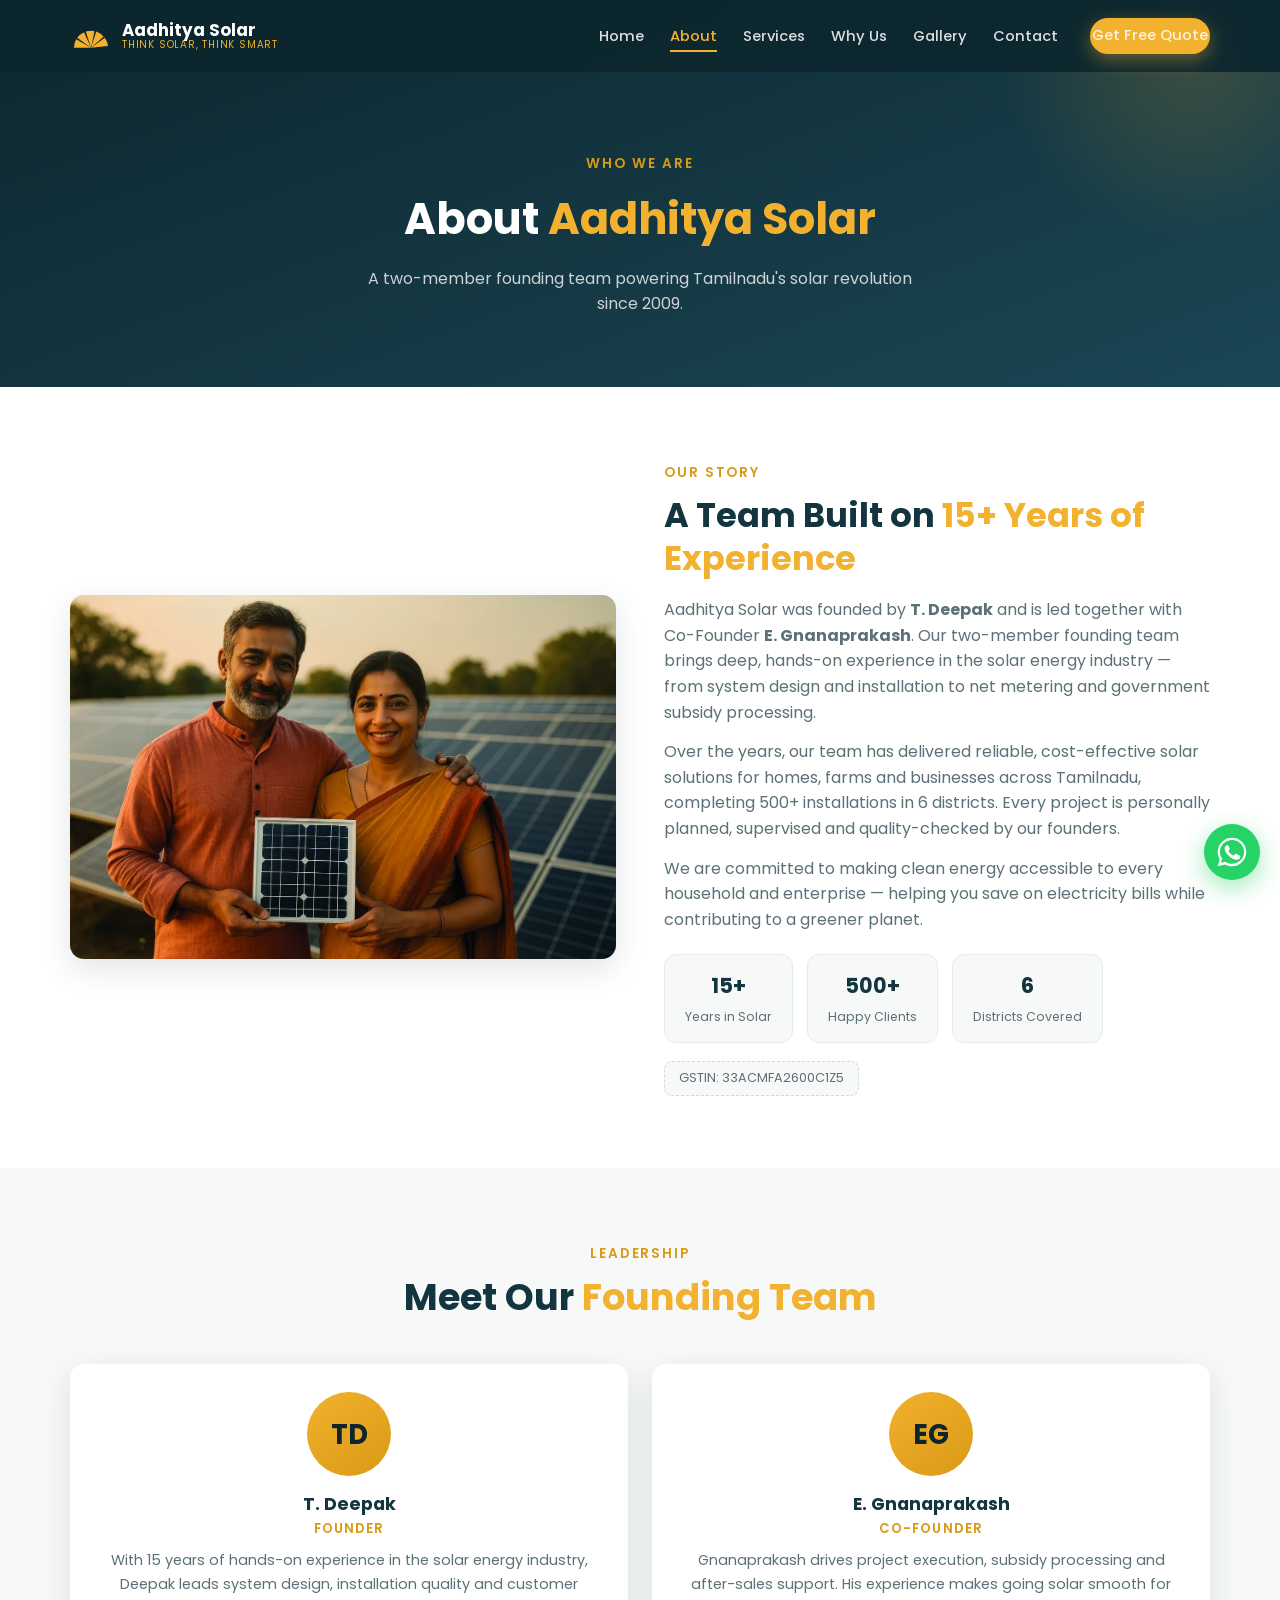
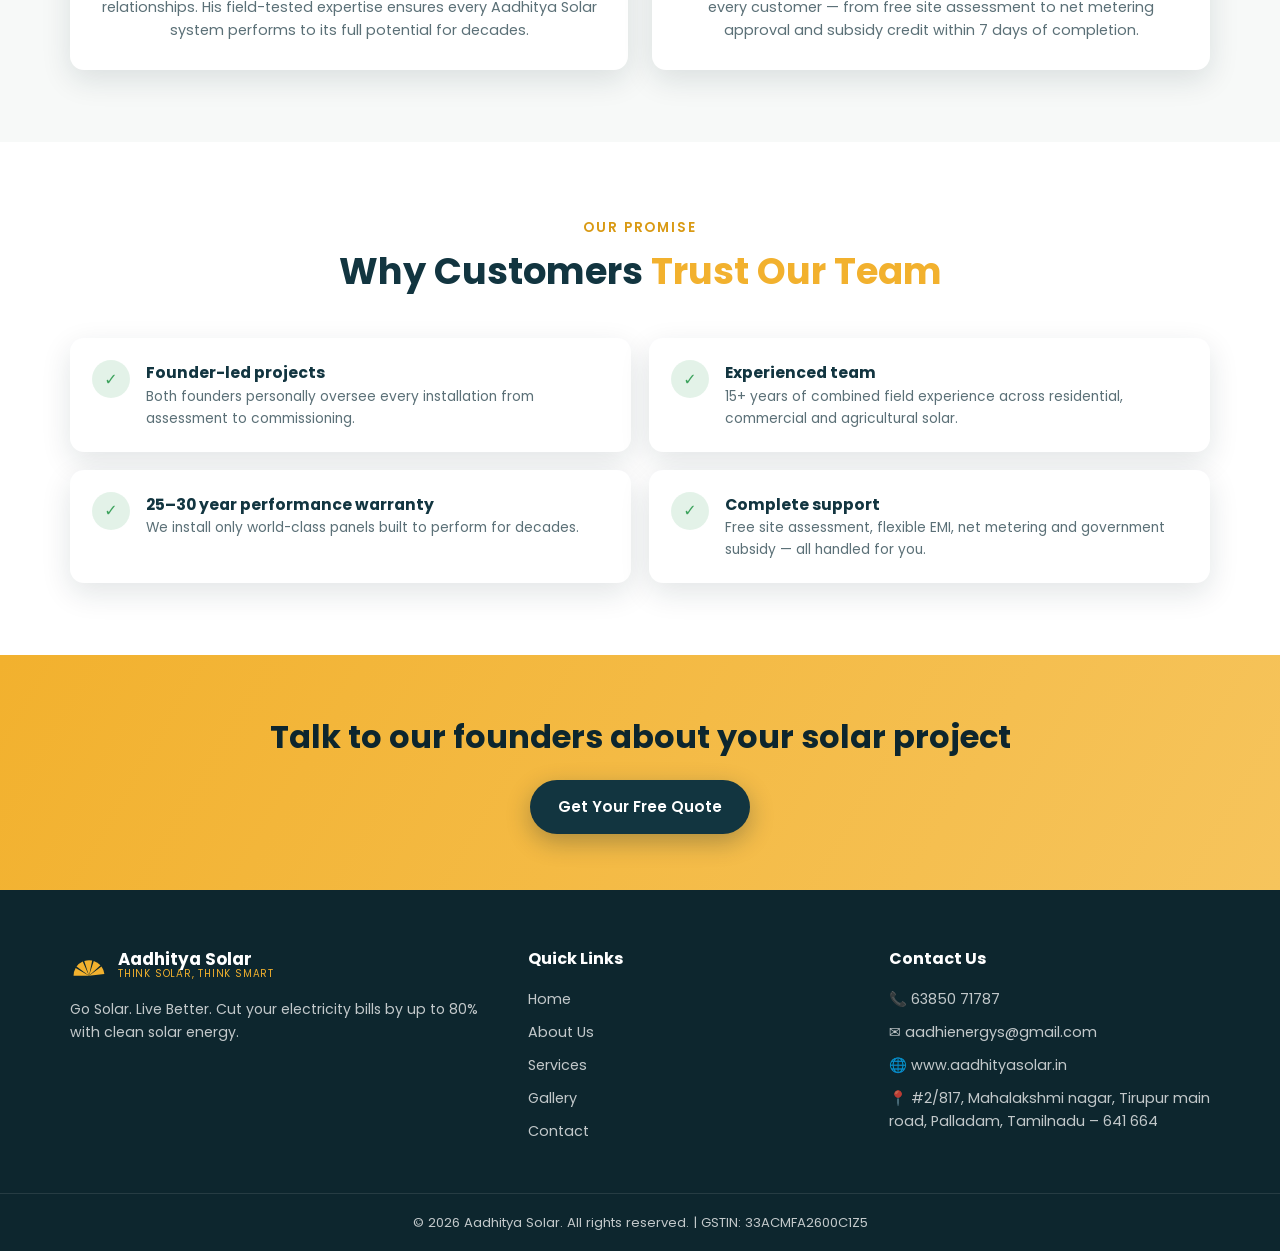
==== about.html @ 8bdd8a9c "Add files via upload files added" ====
<!DOCTYPE html>
<html lang="en">
<head>
<meta charset="UTF-8">
<meta name="viewport" content="width=device-width, initial-scale=1.0">
<title>About Us | Aadhitya Solar — Palladam, Tamilnadu</title>
<meta name="description" content="Meet the founding team of Aadhitya Solar — Founder T. Deepak and Co-Founder E. Gnanaprakash. A team with 15+ years of experience delivering solar solutions across Tamilnadu.">
<link rel="icon" type="image/svg+xml" href="assets/img/favicon.svg">
<link rel="preconnect" href="https://fonts.googleapis.com">
<link rel="preconnect" href="https://fonts.gstatic.com" crossorigin>
<link href="https://fonts.googleapis.com/css2?family=Poppins:wght@400;500;600;700&display=swap" rel="stylesheet">
<link rel="stylesheet" href="assets/css/style.css">
</head>
<body>

<header class="site-header">
  <div class="container nav">
    <a href="index.html" class="brand" aria-label="Aadhitya Solar home">
      <svg viewBox="0 0 64 40" aria-hidden="true"><g fill="#f2b12e"><path d="M32 38 L6 38 A26 26 0 0 1 9.5 25 Z"/><path d="M32 38 L11 22.7 A26 26 0 0 1 21.4 14.2 Z"/><path d="M32 38 L24 13.3 A26 26 0 0 1 37.4 12.6 Z"/><path d="M32 38 L40 13.3 A26 26 0 0 1 51.3 20.6 Z"/><path d="M32 38 L53 22.7 A26 26 0 0 1 57.9 35.3 Z"/></g></svg>
      <span class="name">Aadhitya Solar<span class="tag">Think Solar, Think Smart</span></span>
    </a>
    <button class="nav-toggle" aria-label="Open menu"><span></span><span></span><span></span></button>
    <ul class="nav-links">
      <li><a href="index.html">Home</a></li>
      <li><a href="about.html" class="active">About</a></li>
      <li><a href="services.html">Services</a></li>
      <li><a href="index.html#why-us">Why Us</a></li>
      <li><a href="gallery.html">Gallery</a></li>
      <li><a href="contact.html">Contact</a></li>
      <li><a href="contact.html#enquiry" class="btn btn-amber nav-cta">Get Free Quote</a></li>
    </ul>
  </div>
</header>

<section class="page-hero">
  <div class="container">
    <span class="eyebrow">Who We Are</span>
    <h1>About <span class="hl">Aadhitya Solar</span></h1>
    <p>A two-member founding team powering Tamilnadu's solar revolution since 2009.</p>
  </div>
</section>

<section class="section">
  <div class="container grid-2">
    <div class="about-img reveal">
      <img src="assets/img/install-solarfarm.webp" alt="Happy customers at a solar installation by Aadhitya Solar" width="1280" height="853" loading="lazy">
    </div>
    <div class="about-copy reveal">
      <span class="eyebrow">Our Story</span>
      <h2>A Team Built on <span class="hl">15+ Years of Experience</span></h2>
      <p>Aadhitya Solar was founded by <strong>T.&nbsp;Deepak</strong> and is led together with Co-Founder <strong>E.&nbsp;Gnanaprakash</strong>. Our two-member founding team brings deep, hands-on experience in the solar energy industry — from system design and installation to net metering and government subsidy processing.</p>
      <p>Over the years, our team has delivered reliable, cost-effective solar solutions for homes, farms and businesses across Tamilnadu, completing 500+ installations in 6 districts. Every project is personally planned, supervised and quality-checked by our founders.</p>
      <p>We are committed to making clean energy accessible to every household and enterprise — helping you save on electricity bills while contributing to a greener planet.</p>
      <div class="about-badges">
        <div class="badge-stat"><b>15+</b><span>Years in Solar</span></div>
        <div class="badge-stat"><b>500+</b><span>Happy Clients</span></div>
        <div class="badge-stat"><b>6</b><span>Districts Covered</span></div>
      </div>
      <span class="gstin">GSTIN: 33ACMFA2600C1Z5</span>
    </div>
  </div>
</section>

<section class="section alt">
  <div class="container">
    <div class="section-head reveal">
      <span class="eyebrow">Leadership</span>
      <h2>Meet Our <span class="hl">Founding Team</span></h2>
    </div>
    <div class="founders">
      <div class="founder reveal">
        <div class="avatar">TD</div>
        <h3>T. Deepak</h3>
        <div class="role">Founder</div>
        <p>With 15 years of hands-on experience in the solar energy industry, Deepak leads system design, installation quality and customer relationships. His field-tested expertise ensures every Aadhitya Solar system performs to its full potential for decades.</p>
      </div>
      <div class="founder reveal">
        <div class="avatar">EG</div>
        <h3>E. Gnanaprakash</h3>
        <div class="role">Co-Founder</div>
        <p>Gnanaprakash drives project execution, subsidy processing and after-sales support. His experience makes going solar smooth for every customer — from free site assessment to net metering approval and subsidy credit within 7 days of completion.</p>
      </div>
    </div>
  </div>
</section>

<section class="section">
  <div class="container">
    <div class="section-head reveal">
      <span class="eyebrow">Our Promise</span>
      <h2>Why Customers <span class="hl">Trust Our Team</span></h2>
    </div>
    <div class="why-grid">
      <div class="why-item reveal"><div class="tick">✓</div><div><h3>Founder-led projects</h3><p>Both founders personally oversee every installation from assessment to commissioning.</p></div></div>
      <div class="why-item reveal"><div class="tick">✓</div><div><h3>Experienced team</h3><p>15+ years of combined field experience across residential, commercial and agricultural solar.</p></div></div>
      <div class="why-item reveal"><div class="tick">✓</div><div><h3>25–30 year performance warranty</h3><p>We install only world-class panels built to perform for decades.</p></div></div>
      <div class="why-item reveal"><div class="tick">✓</div><div><h3>Complete support</h3><p>Free site assessment, flexible EMI, net metering and government subsidy — all handled for you.</p></div></div>
    </div>
  </div>
</section>

<section class="cta-strip">
  <div class="container reveal">
    <h2>Talk to our founders about your solar project</h2>
    <a href="contact.html#enquiry" class="btn btn-teal">Get Your Free Quote</a>
  </div>
</section>

<footer class="site-footer">
  <div class="container footer-grid">
    <div>
      <div class="brand" style="margin-bottom:14px">
        <svg viewBox="0 0 64 40" aria-hidden="true" style="width:38px;height:38px"><g fill="#f2b12e"><path d="M32 38 L6 38 A26 26 0 0 1 9.5 25 Z"/><path d="M32 38 L11 22.7 A26 26 0 0 1 21.4 14.2 Z"/><path d="M32 38 L24 13.3 A26 26 0 0 1 37.4 12.6 Z"/><path d="M32 38 L40 13.3 A26 26 0 0 1 51.3 20.6 Z"/><path d="M32 38 L53 22.7 A26 26 0 0 1 57.9 35.3 Z"/></g></svg>
        <span class="name" style="color:#fff">Aadhitya Solar<span class="tag">Think Solar, Think Smart</span></span>
      </div>
      <p style="font-size:.88rem">Go Solar. Live Better. Cut your electricity bills by up to 80% with clean solar energy.</p>
    </div>
    <div>
      <h4>Quick Links</h4>
      <ul>
        <li><a href="index.html">Home</a></li>
        <li><a href="about.html">About Us</a></li>
        <li><a href="services.html">Services</a></li>
        <li><a href="gallery.html">Gallery</a></li>
        <li><a href="contact.html">Contact</a></li>
      </ul>
    </div>
    <div>
      <h4>Contact Us</h4>
      <ul>
        <li>📞 <a href="tel:+916385071787">63850 71787</a></li>
        <li>✉️ <a href="mailto:aadhienergys@gmail.com">aadhienergys@gmail.com</a></li>
        <li>🌐 <a href="https://www.aadhityasolar.in">www.aadhityasolar.in</a></li>
        <li>📍 #2/817, Mahalakshmi nagar, Tirupur main road, Palladam, Tamilnadu – 641&nbsp;664</li>
      </ul>
    </div>
  </div>
  <div class="footer-bottom">© 2026 Aadhitya Solar. All rights reserved. | GSTIN: 33ACMFA2600C1Z5</div>
</footer>

<a class="wa-float" href="https://wa.me/916385071787" target="_blank" rel="noopener" aria-label="Chat on WhatsApp">
  <svg viewBox="0 0 32 32"><path d="M16 .8C7.6.8.8 7.6.8 16c0 2.7.7 5.3 2 7.6L.8 31.2l7.8-2c2.2 1.2 4.7 1.9 7.4 1.9 8.4 0 15.2-6.8 15.2-15.2S24.4.8 16 .8zm0 27.7c-2.4 0-4.7-.7-6.7-1.9l-.5-.3-4.6 1.2 1.2-4.5-.3-.5c-1.3-2-2-4.4-2-6.8C3.1 8.9 8.9 3.1 16 3.1S28.9 8.9 28.9 16 23.1 28.5 16 28.5zm7-9.4c-.4-.2-2.3-1.1-2.6-1.2-.4-.1-.6-.2-.9.2-.3.4-1 1.2-1.2 1.5-.2.3-.4.3-.8.1-.4-.2-1.6-.6-3.1-1.9-1.1-1-1.9-2.2-2.1-2.6-.2-.4 0-.6.2-.8.2-.2.4-.4.6-.7.2-.2.3-.4.4-.7.1-.3.1-.5 0-.7-.1-.2-.9-2.1-1.2-2.9-.3-.8-.6-.7-.9-.7h-.8c-.3 0-.7.1-1.1.5-.4.4-1.4 1.4-1.4 3.4s1.5 3.9 1.7 4.2c.2.3 2.9 4.5 7.1 6.3 1 .4 1.8.7 2.4.9 1 .3 1.9.3 2.6.2.8-.1 2.3-1 2.7-1.9.3-.9.3-1.7.2-1.9-.1-.2-.3-.3-.7-.5z"/></svg>
</a>

<script src="assets/js/main.js" defer></script>
</body>
</html>
---- assets/css/style.css ----
/* ============================================================
   AADHITYA SOLAR — main stylesheet
   Palette taken from the company pamphlet:
   deep teal, amber sun, clean white
   ============================================================ */
:root{
  --teal-900:#0d262e;
  --teal-800:#123540;
  --teal-700:#1a4654;
  --teal-600:#226073;
  --amber:#f2b12e;
  --amber-dark:#d99a14;
  --green:#3da35d;
  --cream:#f7f9f8;
  --white:#ffffff;
  --ink:#16323a;
  --muted:#5b7077;
  --shadow:0 10px 30px rgba(13,38,46,.12);
  --radius:14px;
  --maxw:1180px;
  --font:'Poppins',system-ui,-apple-system,'Segoe UI',Roboto,sans-serif;
}
*{margin:0;padding:0;box-sizing:border-box}
html{scroll-behavior:smooth}
body{font-family:var(--font);color:var(--ink);background:var(--white);line-height:1.6;overflow-x:hidden}
img{max-width:100%;height:auto;display:block}
a{text-decoration:none;color:inherit}
.container{max-width:var(--maxw);margin:0 auto;padding:0 20px}
.section{padding:72px 0}
.section.alt{background:var(--cream)}
.section-head{text-align:center;max-width:680px;margin:0 auto 44px}
.eyebrow{display:inline-block;color:var(--amber-dark);font-weight:600;font-size:.85rem;letter-spacing:.14em;text-transform:uppercase;margin-bottom:10px}
.section-head h2{font-size:clamp(1.6rem,3.4vw,2.3rem);font-weight:700;color:var(--teal-800);line-height:1.25}
.section-head h2 .hl{color:var(--amber)}
.section-head p{color:var(--muted);margin-top:12px}

/* ---------- Buttons ---------- */
.btn{display:inline-flex;align-items:center;gap:8px;padding:13px 26px;border-radius:50px;font-weight:600;font-size:.95rem;border:2px solid transparent;cursor:pointer;transition:transform .25s ease,box-shadow .25s ease,background .25s ease}
.btn-amber{background:var(--amber);color:var(--teal-900);box-shadow:0 6px 18px rgba(242,177,46,.4)}
.btn-amber:hover{transform:translateY(-3px);box-shadow:0 10px 26px rgba(242,177,46,.55)}
.btn-ghost{border-color:rgba(255,255,255,.55);color:var(--white)}
.btn-ghost:hover{background:rgba(255,255,255,.12);transform:translateY(-3px)}
.btn-teal{background:var(--teal-800);color:var(--white)}
.btn-teal:hover{background:var(--teal-700);transform:translateY(-3px)}
.btn-whatsapp{background:#25d366;color:#06301a;box-shadow:0 6px 18px rgba(37,211,102,.35)}
.btn-whatsapp:hover{transform:translateY(-3px)}

/* ---------- Header / Nav ---------- */
.site-header{position:fixed;inset:0 0 auto 0;z-index:100;background:rgba(13,38,46,.92);backdrop-filter:blur(10px);transition:box-shadow .3s}
.site-header.scrolled{box-shadow:0 4px 20px rgba(0,0,0,.25)}
.nav{display:flex;align-items:center;justify-content:space-between;height:72px}
.brand{display:flex;align-items:center;gap:10px;color:var(--white)}
.brand svg{width:42px;height:42px;flex:none}
.brand .name{font-weight:700;font-size:1.05rem;line-height:1.1}
.brand .tag{display:block;font-size:.62rem;font-weight:400;letter-spacing:.08em;color:var(--amber);text-transform:uppercase}
.nav-links{display:flex;align-items:center;gap:26px;list-style:none}
.nav-links a{color:rgba(255,255,255,.85);font-size:.92rem;font-weight:500;position:relative;padding:4px 0}
.nav-links a::after{content:"";position:absolute;left:0;bottom:-2px;width:0;height:2px;background:var(--amber);transition:width .25s}
.nav-links a:hover::after,.nav-links a.active::after{width:100%}
.nav-links a.active{color:var(--amber)}
.nav-cta{margin-left:6px;padding:10px 20px;font-size:.88rem}
.nav-toggle{display:none;background:none;border:0;cursor:pointer;width:42px;height:42px;position:relative;z-index:102}
.nav-toggle span{display:block;width:24px;height:2px;background:var(--white);margin:5px auto;transition:.3s}
.nav-toggle.open span:nth-child(1){transform:translateY(7px) rotate(45deg)}
.nav-toggle.open span:nth-child(2){opacity:0}
.nav-toggle.open span:nth-child(3){transform:translateY(-7px) rotate(-45deg)}

/* ---------- HERO (animated, responsive desktop + mobile) ---------- */
.hero{position:relative;min-height:100svh;display:flex;align-items:center;background:linear-gradient(160deg,var(--teal-900) 0%,var(--teal-800) 45%,#1d4a58 100%);overflow:hidden;padding:120px 0 170px}
.hero-inner{position:relative;z-index:5;display:grid;grid-template-columns:1.05fr .95fr;gap:40px;align-items:center}
.hero-badge{display:inline-flex;align-items:center;gap:8px;background:rgba(242,177,46,.14);border:1px solid rgba(242,177,46,.45);color:var(--amber);font-size:.8rem;font-weight:500;padding:7px 16px;border-radius:50px;margin-bottom:22px}
.hero-badge .dot{width:7px;height:7px;border-radius:50%;background:var(--amber);animation:blink 1.8s infinite}
@keyframes blink{0%,100%{opacity:1}50%{opacity:.25}}
.hero h1{color:var(--white);font-size:clamp(2rem,5vw,3.3rem);font-weight:700;line-height:1.18}
.hero h1 .hl{color:var(--amber);position:relative;display:inline-block}
.hero h1 .hl::after{content:"";position:absolute;left:0;bottom:4px;width:100%;height:10px;background:rgba(242,177,46,.22);border-radius:6px;z-index:-1;transform-origin:left;animation:underline 1.2s .9s both}
@keyframes underline{from{transform:scaleX(0)}to{transform:scaleX(1)}}
.hero p.lead{color:rgba(255,255,255,.82);margin:20px 0 30px;font-size:1.02rem;max-width:480px}
.hero-actions{display:flex;flex-wrap:wrap;gap:14px}
.hero-text>*{opacity:0;animation:rise .8s cubic-bezier(.22,.8,.3,1) forwards}
.hero-text>*:nth-child(1){animation-delay:.15s}
.hero-text>*:nth-child(2){animation-delay:.3s}
.hero-text>*:nth-child(3){animation-delay:.5s}
.hero-text>*:nth-child(4){animation-delay:.7s}
@keyframes rise{from{opacity:0;transform:translateY(26px)}to{opacity:1;transform:none}}

/* Animated solar scene — pure CSS, scales on every screen */
.hero-scene{position:relative;width:100%;max-width:520px;aspect-ratio:1/1;margin:0 auto;opacity:0;animation:sceneIn 1s .4s cubic-bezier(.22,.8,.3,1) forwards}
@keyframes sceneIn{from{opacity:0;transform:translateY(30px) scale(.94)}to{opacity:1;transform:none}}
.sun{position:absolute;top:8%;left:50%;transform:translateX(-50%);width:34%;aspect-ratio:1;border-radius:50%;background:radial-gradient(circle at 35% 35%,#ffd56b,var(--amber) 60%,var(--amber-dark));box-shadow:0 0 60px 18px rgba(242,177,46,.45),0 0 140px 50px rgba(242,177,46,.18);animation:sunFloat 6s ease-in-out infinite}
@keyframes sunFloat{0%,100%{transform:translateX(-50%) translateY(0)}50%{transform:translateX(-50%) translateY(-4%)}}
.sun-rays{position:absolute;top:8%;left:50%;width:34%;aspect-ratio:1;transform:translateX(-50%);animation:spin 26s linear infinite}
.sun-rays span{position:absolute;top:50%;left:50%;width:185%;height:3px;background:linear-gradient(90deg,transparent 28%,rgba(242,177,46,.55) 46%,transparent 58%,transparent 70%,rgba(242,177,46,.55) 86%,transparent 100%);transform-origin:center}
.sun-rays span:nth-child(1){transform:translate(-50%,-50%) rotate(0deg)}
.sun-rays span:nth-child(2){transform:translate(-50%,-50%) rotate(30deg)}
.sun-rays span:nth-child(3){transform:translate(-50%,-50%) rotate(60deg)}
.sun-rays span:nth-child(4){transform:translate(-50%,-50%) rotate(90deg)}
.sun-rays span:nth-child(5){transform:translate(-50%,-50%) rotate(120deg)}
.sun-rays span:nth-child(6){transform:translate(-50%,-50%) rotate(150deg)}
@keyframes spin{to{transform:translateX(-50%) rotate(360deg)}}
.panel-board{position:absolute;left:50%;bottom:6%;transform:translateX(-50%) perspective(700px) rotateX(38deg);width:78%;aspect-ratio:16/9;background:var(--teal-700);border:5px solid #dfe7e9;border-radius:8px;box-shadow:0 30px 50px rgba(0,0,0,.4);display:grid;grid-template-columns:repeat(6,1fr);grid-template-rows:repeat(3,1fr);gap:4px;padding:6px}
.panel-board i{background:linear-gradient(135deg,#17414e,#0f2f39);border-radius:3px;position:relative;overflow:hidden}
.panel-board i::after{content:"";position:absolute;inset:0;background:linear-gradient(135deg,rgba(120,210,255,.0),rgba(120,210,255,.55) 50%,rgba(120,210,255,0));opacity:0;animation:cellGlow 5.4s infinite}
.panel-board i:nth-child(6n+1)::after{animation-delay:0s}
.panel-board i:nth-child(6n+2)::after{animation-delay:.3s}
.panel-board i:nth-child(6n+3)::after{animation-delay:.6s}
.panel-board i:nth-child(6n+4)::after{animation-delay:.9s}
.panel-board i:nth-child(6n+5)::after{animation-delay:1.2s}
.panel-board i:nth-child(6n+6)::after{animation-delay:1.5s}
@keyframes cellGlow{0%,55%,100%{opacity:0}12%,30%{opacity:1}}
.panel-stand{position:absolute;left:50%;bottom:2%;transform:translateX(-50%);width:34%;height:4.5%;background:linear-gradient(#27535f,#16363f);border-radius:4px}
.beam{position:absolute;width:3px;border-radius:3px;background:linear-gradient(rgba(242,177,46,0),rgba(242,177,46,.85),rgba(242,177,46,0));top:30%;height:32%;opacity:0;animation:beamFall 2.7s ease-in infinite}
.beam:nth-of-type(1){left:34%;animation-delay:0s}
.beam:nth-of-type(2){left:50%;animation-delay:.9s}
.beam:nth-of-type(3){left:66%;animation-delay:1.8s}
@keyframes beamFall{0%{opacity:0;transform:translateY(-18%)}25%{opacity:1}60%{opacity:.9}100%{opacity:0;transform:translateY(55%)}}
.spark{position:absolute;width:7px;height:7px;border-radius:50%;background:var(--amber);box-shadow:0 0 10px 3px rgba(242,177,46,.7);opacity:0;animation:sparkUp 4.6s ease-in-out infinite}
.spark:nth-of-type(4){left:16%;bottom:24%;animation-delay:.4s}
.spark:nth-of-type(5){left:84%;bottom:30%;animation-delay:1.6s}
.spark:nth-of-type(6){left:24%;bottom:48%;animation-delay:2.6s;width:5px;height:5px}
.spark:nth-of-type(7){left:78%;bottom:55%;animation-delay:3.4s;width:5px;height:5px}
@keyframes sparkUp{0%{opacity:0;transform:translateY(0) scale(.6)}18%{opacity:1}100%{opacity:0;transform:translateY(-90px) scale(1.15)}}
.hero-wave{position:absolute;left:0;right:0;bottom:-1px;z-index:4;line-height:0}
.hero-wave svg{width:100%;height:90px;display:block}
.scroll-hint{position:absolute;bottom:108px;left:50%;transform:translateX(-50%);z-index:6;color:rgba(255,255,255,.7);font-size:.72rem;letter-spacing:.2em;text-transform:uppercase;text-align:center}
.scroll-hint::after{content:"";display:block;width:1px;height:34px;margin:8px auto 0;background:linear-gradient(var(--amber),transparent);animation:scrollPulse 1.8s infinite}
@keyframes scrollPulse{0%{transform:scaleY(0);transform-origin:top}55%{transform:scaleY(1);transform-origin:top}56%{transform-origin:bottom}100%{transform:scaleY(0);transform-origin:bottom}}

/* ---------- Stats ---------- */
.stats{background:var(--teal-800);padding:46px 0}
.stats-grid{display:grid;grid-template-columns:repeat(4,1fr);gap:24px;text-align:center}
.stat .num{font-size:clamp(1.8rem,3.6vw,2.6rem);font-weight:700;color:var(--amber)}
.stat .lbl{color:rgba(255,255,255,.78);font-size:.88rem;margin-top:2px}

/* ---------- Cards / generic grids ---------- */
.grid-2{display:grid;grid-template-columns:1fr 1fr;gap:48px;align-items:center}
.grid-3{display:grid;grid-template-columns:repeat(3,1fr);gap:24px}
.card{background:var(--white);border-radius:var(--radius);box-shadow:var(--shadow);padding:30px;transition:transform .3s,box-shadow .3s}
.card:hover{transform:translateY(-6px);box-shadow:0 18px 40px rgba(13,38,46,.16)}
.card .icon{width:54px;height:54px;border-radius:13px;background:rgba(242,177,46,.16);display:grid;place-items:center;font-size:1.5rem;margin-bottom:16px}
.card h3{font-size:1.06rem;color:var(--teal-800);margin-bottom:8px}
.card p{font-size:.9rem;color:var(--muted)}

/* ---------- About / team ---------- */
.about-img{position:relative;border-radius:var(--radius);overflow:hidden;box-shadow:var(--shadow)}
.about-img::after{content:"";position:absolute;inset:0;background:linear-gradient(200deg,rgba(242,177,46,.12),transparent 50%)}
.about-copy h2{font-size:clamp(1.5rem,3vw,2.1rem);color:var(--teal-800);line-height:1.3;margin-bottom:16px}
.about-copy h2 .hl{color:var(--amber)}
.about-copy p{color:var(--muted);margin-bottom:14px}
.about-badges{display:flex;gap:14px;flex-wrap:wrap;margin-top:22px}
.badge-stat{background:var(--cream);border:1px solid #e3ecee;border-radius:12px;padding:14px 20px;text-align:center;min-width:110px}
.badge-stat b{display:block;font-size:1.3rem;color:var(--teal-800)}
.badge-stat span{font-size:.78rem;color:var(--muted)}
.gstin{display:inline-block;margin-top:18px;font-size:.8rem;color:var(--muted);background:var(--cream);padding:6px 14px;border-radius:8px;border:1px dashed #cfdcdf}
.founders{display:grid;grid-template-columns:1fr 1fr;gap:24px;margin-top:30px}
.founder{background:var(--white);border-radius:var(--radius);box-shadow:var(--shadow);padding:28px;text-align:center}
.founder .avatar{width:84px;height:84px;margin:0 auto 14px;border-radius:50%;background:linear-gradient(145deg,var(--amber),var(--amber-dark));display:grid;place-items:center;color:var(--teal-900);font-size:1.7rem;font-weight:700}
.founder h3{color:var(--teal-800);font-size:1.1rem}
.founder .role{color:var(--amber-dark);font-size:.82rem;font-weight:600;text-transform:uppercase;letter-spacing:.08em;margin-bottom:10px}
.founder p{font-size:.9rem;color:var(--muted)}

/* ---------- Tables (pricing) ---------- */
.table-wrap{overflow-x:auto;border-radius:var(--radius);box-shadow:var(--shadow)}
table.pricing{width:100%;border-collapse:collapse;background:var(--white);min-width:560px}
table.pricing th{background:var(--teal-800);color:var(--white);font-weight:600;font-size:.88rem;padding:14px 16px;text-align:center}
table.pricing.amber th{background:var(--amber);color:var(--teal-900)}
table.pricing td{padding:13px 16px;text-align:center;font-size:.92rem;border-bottom:1px solid #eef3f4}
table.pricing tr:nth-child(even) td{background:#f6fafa}
table.pricing td.good{color:var(--green);font-weight:600}
.note{display:flex;align-items:center;gap:10px;margin-top:16px;font-size:.88rem;color:var(--muted)}

/* ---------- Subsidy banner ---------- */
.subsidy{background:var(--teal-800);border-radius:var(--radius);color:var(--white);padding:38px 30px;text-align:center;position:relative;overflow:hidden}
.subsidy::before,.subsidy::after{content:"";position:absolute;width:200px;height:200px;border-radius:50%;background:rgba(242,177,46,.1)}
.subsidy::before{top:-100px;left:-80px}
.subsidy::after{bottom:-110px;right:-70px}
.subsidy .small{font-size:.85rem;color:rgba(255,255,255,.75);letter-spacing:.06em}
.subsidy h3{font-size:clamp(1.3rem,3vw,1.9rem);margin:8px 0}
.subsidy h3 .hl{color:var(--amber)}
.subsidy .hexes{display:flex;justify-content:center;gap:16px;flex-wrap:wrap;margin-top:20px}
.hex{background:var(--amber);color:var(--teal-900);font-weight:700;font-size:.8rem;padding:14px 22px;border-radius:12px;line-height:1.35;animation:hexPulse 2.6s ease-in-out infinite}
.hex small{display:block;font-weight:500;font-size:.66rem}
@keyframes hexPulse{0%,100%{transform:scale(1)}50%{transform:scale(1.05)}}

/* ---------- Gallery ---------- */
.gallery-grid{display:grid;grid-template-columns:repeat(3,1fr);gap:18px}
.g-item{position:relative;border-radius:var(--radius);overflow:hidden;cursor:pointer;box-shadow:var(--shadow);aspect-ratio:4/3;background:var(--teal-800)}
.g-item img{width:100%;height:100%;object-fit:cover;transition:transform .5s ease}
.g-item:hover img{transform:scale(1.07)}
.g-item .cap{position:absolute;left:0;right:0;bottom:0;padding:30px 16px 14px;background:linear-gradient(transparent,rgba(13,38,46,.85));color:var(--white);font-size:.85rem;font-weight:500;opacity:0;transform:translateY(8px);transition:.35s}
.g-item:hover .cap{opacity:1;transform:none}
.lightbox{position:fixed;inset:0;z-index:200;background:rgba(8,22,27,.93);display:none;align-items:center;justify-content:center;padding:24px}
.lightbox.open{display:flex}
.lightbox img{max-width:92vw;max-height:84vh;border-radius:10px;box-shadow:0 20px 60px rgba(0,0,0,.5)}
.lightbox .close{position:absolute;top:18px;right:24px;background:none;border:0;color:#fff;font-size:2.2rem;cursor:pointer;line-height:1}

/* ---------- Why us ---------- */
.why-grid{display:grid;grid-template-columns:repeat(2,1fr);gap:18px}
.why-item{display:flex;gap:16px;background:var(--white);border-radius:var(--radius);padding:22px;box-shadow:var(--shadow)}
.why-item .tick{flex:none;width:38px;height:38px;border-radius:50%;background:rgba(61,163,93,.14);color:var(--green);display:grid;place-items:center;font-weight:700}
.why-item h3{font-size:.98rem;color:var(--teal-800)}
.why-item p{font-size:.86rem;color:var(--muted)}
.tip{margin-top:26px;background:rgba(242,177,46,.12);border-left:4px solid var(--amber);padding:16px 20px;border-radius:0 10px 10px 0;font-size:.92rem;color:var(--teal-800)}

/* ---------- EV banner ---------- */
.ev{background:var(--teal-800);border-radius:var(--radius);color:#fff;padding:34px;display:grid;grid-template-columns:auto 1fr;gap:26px;align-items:center}
.ev .icon{width:78px;height:78px;border-radius:50%;background:var(--amber);display:grid;place-items:center;font-size:2rem}
.ev h3{color:var(--amber);letter-spacing:.04em}
.ev .facts{display:flex;gap:34px;flex-wrap:wrap;margin-top:10px}
.ev .facts b{color:var(--amber)}
.ev .example{margin-top:14px;background:rgba(255,255,255,.08);border-radius:10px;padding:12px 16px;font-size:.85rem}

/* ---------- Contact ---------- */
.contact-grid{display:grid;grid-template-columns:1fr 1fr;gap:40px;align-items:start}
.contact-card{background:var(--white);border-radius:var(--radius);box-shadow:var(--shadow);padding:34px}
.contact-line{display:flex;gap:14px;align-items:flex-start;margin-bottom:20px}
.contact-line .ic{flex:none;width:44px;height:44px;border-radius:11px;background:rgba(242,177,46,.16);display:grid;place-items:center;font-size:1.2rem}
.contact-line b{display:block;color:var(--teal-800);font-size:.92rem}
.contact-line span,.contact-line a{font-size:.9rem;color:var(--muted)}
.contact-line a:hover{color:var(--amber-dark)}
form .field{margin-bottom:16px}
form label{display:block;font-size:.85rem;font-weight:600;color:var(--teal-800);margin-bottom:6px}
form input,form select,form textarea{width:100%;padding:12px 14px;border:1.5px solid #dde7e9;border-radius:10px;font-family:inherit;font-size:.92rem;color:var(--ink);background:var(--white);transition:border .25s}
form input:focus,form select:focus,form textarea:focus{outline:none;border-color:var(--amber)}
form textarea{resize:vertical;min-height:100px}
.map-embed{margin-top:40px;border-radius:var(--radius);overflow:hidden;box-shadow:var(--shadow)}
.map-embed iframe{width:100%;height:340px;border:0;display:block}

/* ---------- Page hero (inner pages) ---------- */
.page-hero{background:linear-gradient(160deg,var(--teal-900),var(--teal-700));padding:150px 0 70px;text-align:center;color:#fff;position:relative;overflow:hidden}
.page-hero::after{content:"";position:absolute;width:420px;height:420px;border-radius:50%;background:radial-gradient(circle,rgba(242,177,46,.18),transparent 65%);top:-160px;right:-120px}
.page-hero h1{font-size:clamp(1.8rem,4vw,2.7rem)}
.page-hero h1 .hl{color:var(--amber)}
.page-hero p{color:rgba(255,255,255,.78);max-width:560px;margin:12px auto 0}

/* ---------- CTA strip ---------- */
.cta-strip{background:linear-gradient(120deg,var(--amber),#f6c45c);padding:56px 0;text-align:center}
.cta-strip h2{color:var(--teal-900);font-size:clamp(1.4rem,3vw,2rem);margin-bottom:18px}
.cta-strip .btn-teal{box-shadow:0 8px 24px rgba(13,38,46,.3)}

/* ---------- Footer ---------- */
.site-footer{background:var(--teal-900);color:rgba(255,255,255,.75);padding:56px 0 0}
.footer-grid{display:grid;grid-template-columns:1.3fr 1fr 1fr;gap:40px;padding-bottom:40px}
.site-footer h4{color:#fff;font-size:1rem;margin-bottom:16px}
.site-footer ul{list-style:none}
.site-footer li{margin-bottom:10px;font-size:.9rem}
.site-footer a:hover{color:var(--amber)}
.footer-bottom{border-top:1px solid rgba(255,255,255,.1);padding:18px 0;text-align:center;font-size:.82rem}
.wa-float{position:fixed;right:20px;bottom:20px;z-index:90;width:56px;height:56px;border-radius:50%;background:#25d366;display:grid;place-items:center;box-shadow:0 8px 24px rgba(37,211,102,.45);animation:waPulse 2.4s infinite}
.wa-float svg{width:30px;height:30px;fill:#fff}
@keyframes waPulse{0%{box-shadow:0 8px 24px rgba(37,211,102,.45),0 0 0 0 rgba(37,211,102,.4)}70%{box-shadow:0 8px 24px rgba(37,211,102,.45),0 0 0 16px rgba(37,211,102,0)}100%{box-shadow:0 8px 24px rgba(37,211,102,.45),0 0 0 0 rgba(37,211,102,0)}}

/* ---------- Scroll reveal ---------- */
.reveal{opacity:0;transform:translateY(28px);transition:opacity .7s ease,transform .7s ease}
.reveal.in{opacity:1;transform:none}

/* ---------- Responsive ---------- */
@media (max-width:960px){
  .hero-inner{grid-template-columns:1fr;text-align:center;gap:14px}
  .hero{padding:110px 0 150px}
  .hero p.lead{margin-left:auto;margin-right:auto}
  .hero-actions{justify-content:center}
  .hero-scene{max-width:min(78vw,360px);margin-top:8px}
  .grid-2,.contact-grid{grid-template-columns:1fr}
  .grid-3{grid-template-columns:repeat(2,1fr)}
  .gallery-grid{grid-template-columns:repeat(2,1fr)}
  .footer-grid{grid-template-columns:1fr 1fr}
}
@media (max-width:680px){
  .section{padding:54px 0}
  .nav-toggle{display:block}
  .nav-links{position:fixed;inset:0;background:rgba(13,38,46,.98);flex-direction:column;justify-content:center;gap:30px;transform:translateX(100%);transition:transform .35s ease;z-index:101}
  .nav-links.open{transform:none}
  .nav-links a{font-size:1.15rem}
  .stats-grid{grid-template-columns:repeat(2,1fr)}
  .grid-3,.why-grid,.founders,.gallery-grid{grid-template-columns:1fr}
  .ev{grid-template-columns:1fr;text-align:center;justify-items:center}
  .ev .facts{justify-content:center}
  .footer-grid{grid-template-columns:1fr}
  .hero{min-height:auto;padding:104px 0 140px}
  .hero-scene{max-width:min(86vw,320px)}
  .scroll-hint{display:none}
}
@media (prefers-reduced-motion:reduce){
  *,*::before,*::after{animation-duration:.01ms!important;animation-iteration-count:1!important;transition-duration:.01ms!important}
  .hero-text>*,.hero-scene{opacity:1}
  .reveal{opacity:1;transform:none}
}
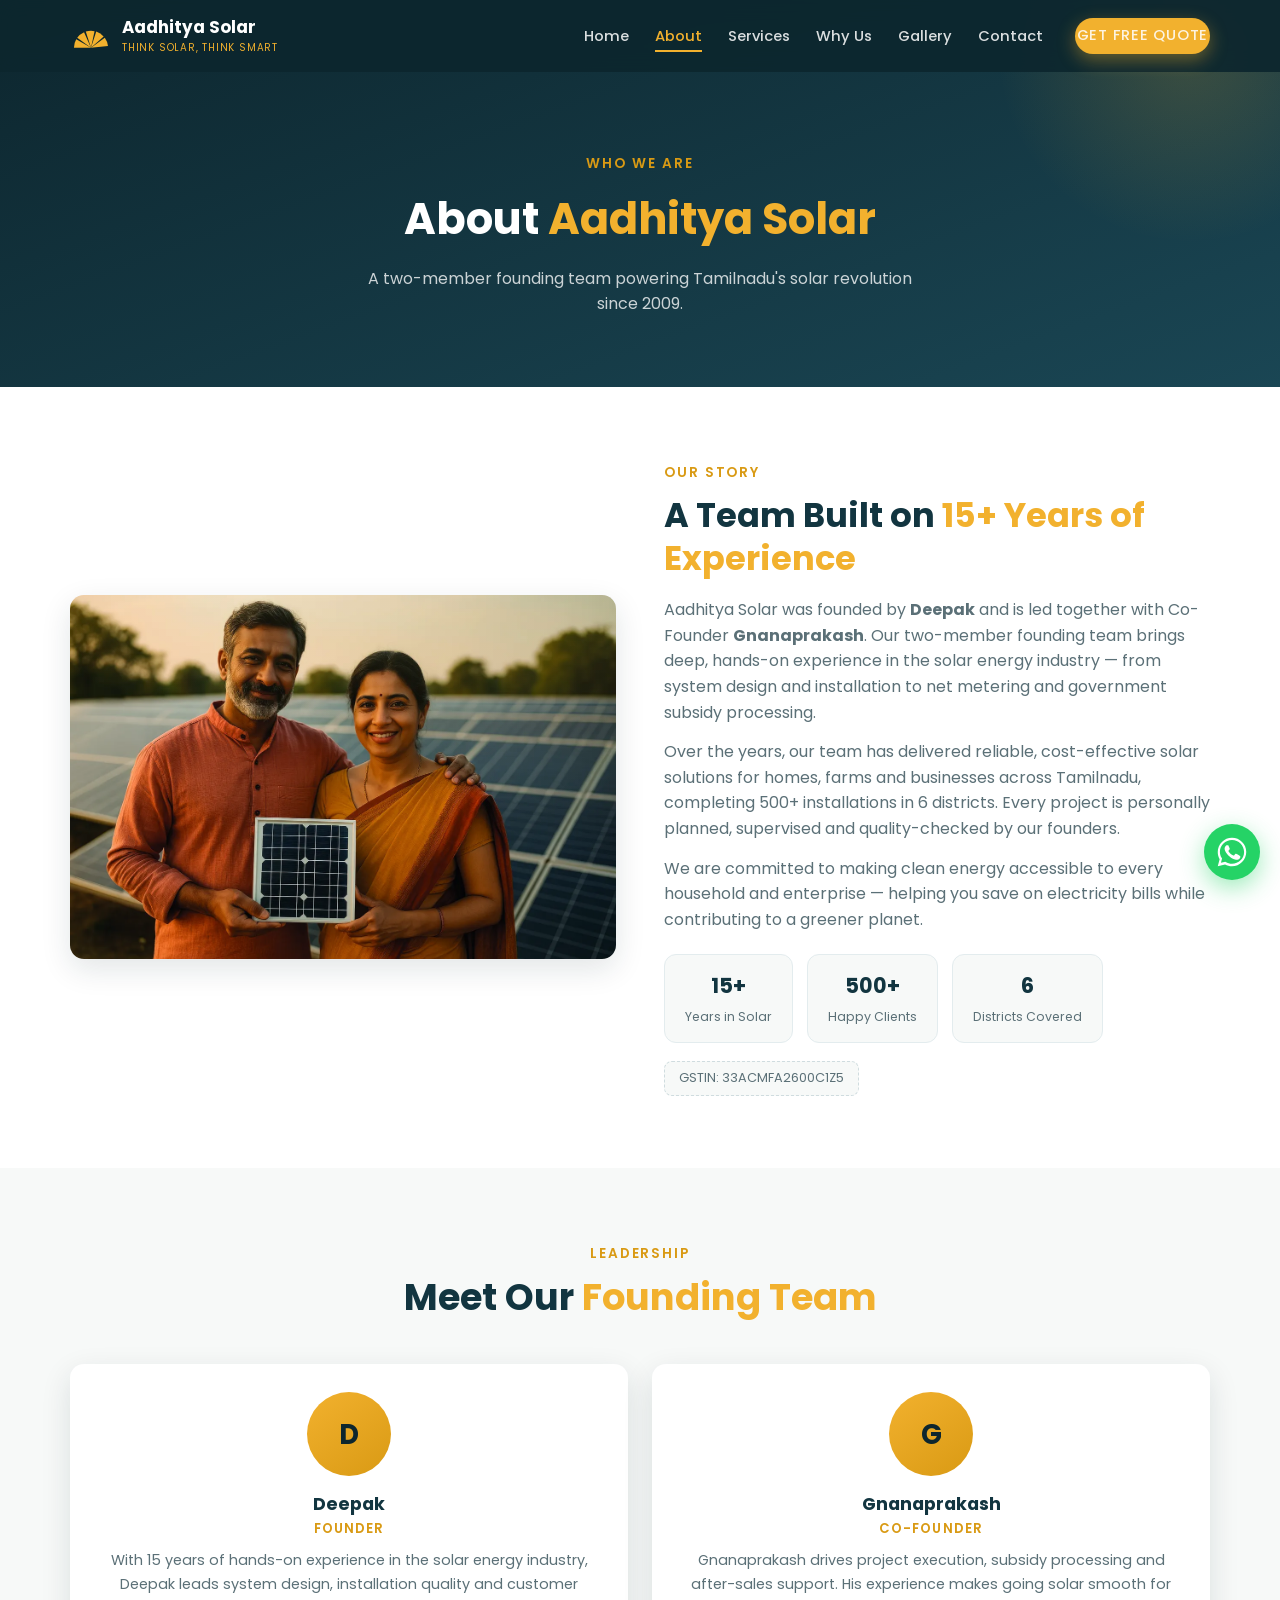
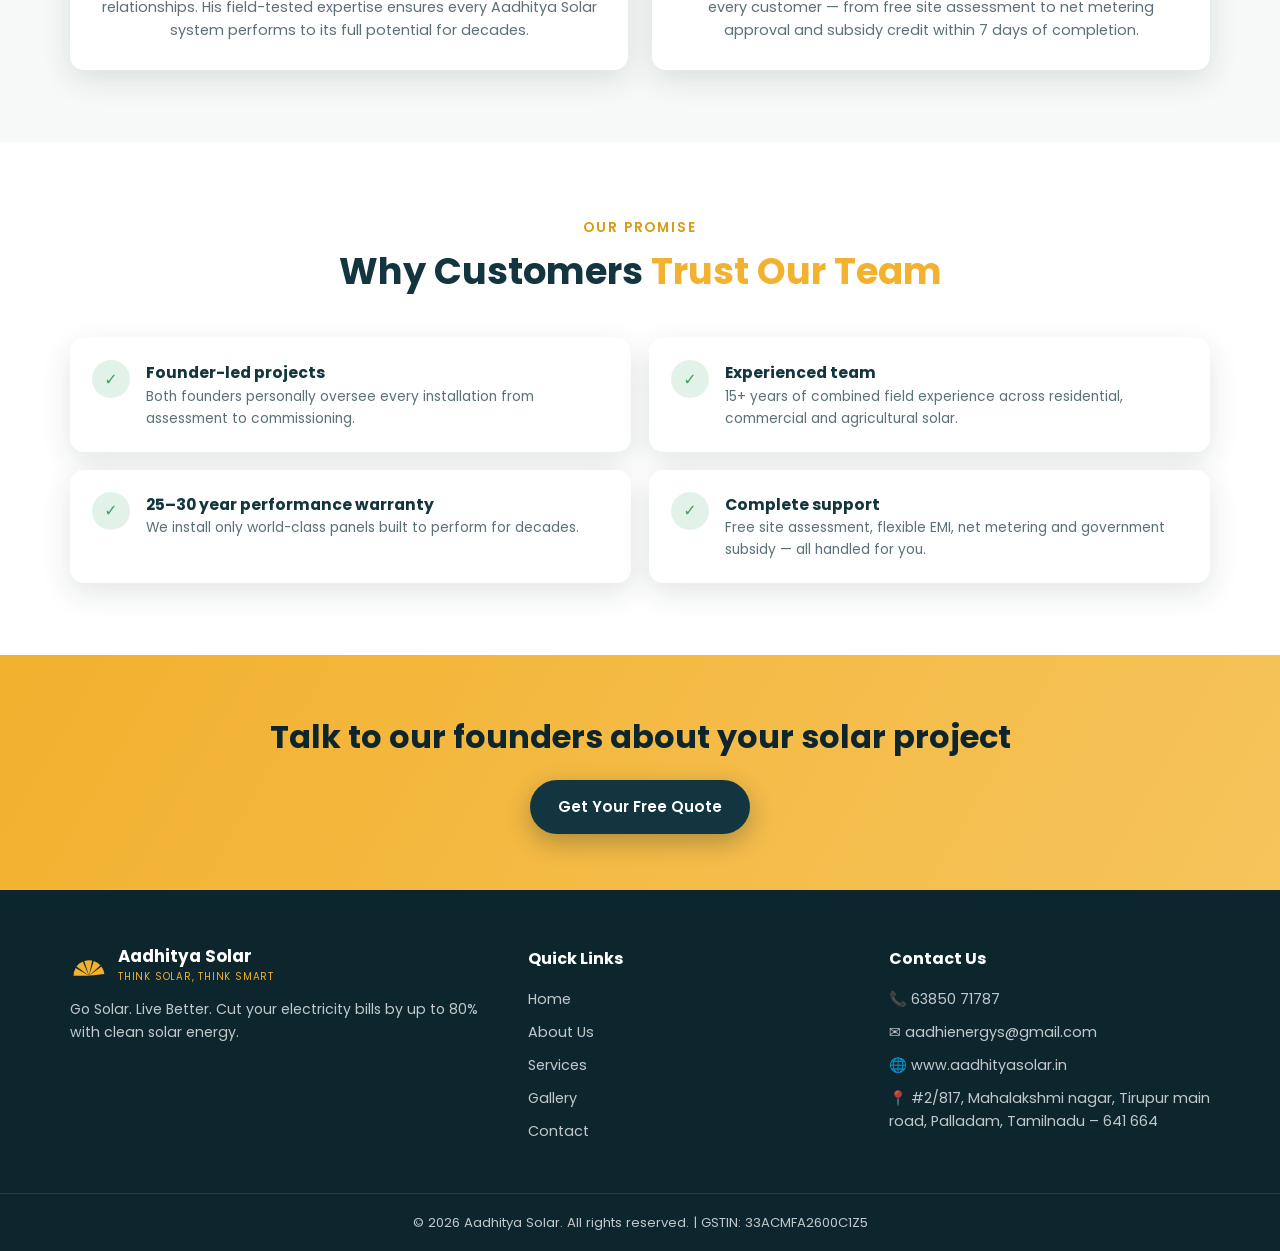
==== commit a8cb13f8: "UI improvements: mobile nav fix, hero accent, map link, name/stats cleanup - Fix mobile hamburger me" ====
--- a/about.html
+++ b/about.html
@@ -4,7 +4,7 @@
 <meta charset="UTF-8">
 <meta name="viewport" content="width=device-width, initial-scale=1.0">
 <title>About Us | Aadhitya Solar — Palladam, Tamilnadu</title>
-<meta name="description" content="Meet the founding team of Aadhitya Solar — Founder T. Deepak and Co-Founder E. Gnanaprakash. A team with 15+ years of experience delivering solar solutions across Tamilnadu.">
+<meta name="description" content="Meet the founding team of Aadhitya Solar — Founder Deepak and Co-Founder Gnanaprakash. A team with 15+ years of experience delivering solar solutions across Tamilnadu.">
 <link rel="icon" type="image/svg+xml" href="assets/img/favicon.svg">
 <link rel="preconnect" href="https://fonts.googleapis.com">
 <link rel="preconnect" href="https://fonts.gstatic.com" crossorigin>
@@ -48,7 +48,7 @@
     <div class="about-copy reveal">
       <span class="eyebrow">Our Story</span>
       <h2>A Team Built on <span class="hl">15+ Years of Experience</span></h2>
-      <p>Aadhitya Solar was founded by <strong>T.&nbsp;Deepak</strong> and is led together with Co-Founder <strong>E.&nbsp;Gnanaprakash</strong>. Our two-member founding team brings deep, hands-on experience in the solar energy industry — from system design and installation to net metering and government subsidy processing.</p>
+      <p>Aadhitya Solar was founded by <strong>Deepak</strong> and is led together with Co-Founder <strong>Gnanaprakash</strong>. Our two-member founding team brings deep, hands-on experience in the solar energy industry — from system design and installation to net metering and government subsidy processing.</p>
       <p>Over the years, our team has delivered reliable, cost-effective solar solutions for homes, farms and businesses across Tamilnadu, completing 500+ installations in 6 districts. Every project is personally planned, supervised and quality-checked by our founders.</p>
       <p>We are committed to making clean energy accessible to every household and enterprise — helping you save on electricity bills while contributing to a greener planet.</p>
       <div class="about-badges">
@@ -69,14 +69,14 @@
     </div>
     <div class="founders">
       <div class="founder reveal">
-        <div class="avatar">TD</div>
-        <h3>T. Deepak</h3>
+        <div class="avatar">D</div>
+        <h3>Deepak</h3>
         <div class="role">Founder</div>
         <p>With 15 years of hands-on experience in the solar energy industry, Deepak leads system design, installation quality and customer relationships. His field-tested expertise ensures every Aadhitya Solar system performs to its full potential for decades.</p>
       </div>
       <div class="founder reveal">
-        <div class="avatar">EG</div>
-        <h3>E. Gnanaprakash</h3>
+        <div class="avatar">G</div>
+        <h3>Gnanaprakash</h3>
         <div class="role">Co-Founder</div>
         <p>Gnanaprakash drives project execution, subsidy processing and after-sales support. His experience makes going solar smooth for every customer — from free site assessment to net metering approval and subsidy credit within 7 days of completion.</p>
       </div>
--- a/assets/css/style.css
+++ b/assets/css/style.css
@@ -52,13 +52,13 @@
 .brand{display:flex;align-items:center;gap:10px;color:var(--white)}
 .brand svg{width:42px;height:42px;flex:none}
 .brand .name{font-weight:700;font-size:1.05rem;line-height:1.1}
-.brand .tag{display:block;font-size:.62rem;font-weight:400;letter-spacing:.08em;color:var(--amber);text-transform:uppercase}
+.brand .tag{display:block;font-size:.62rem;font-weight:400;letter-spacing:.08em;color:var(--amber);text-transform:uppercase;margin-top:6px}
 .nav-links{display:flex;align-items:center;gap:26px;list-style:none}
 .nav-links a{color:rgba(255,255,255,.85);font-size:.92rem;font-weight:500;position:relative;padding:4px 0}
 .nav-links a::after{content:"";position:absolute;left:0;bottom:-2px;width:0;height:2px;background:var(--amber);transition:width .25s}
 .nav-links a:hover::after,.nav-links a.active::after{width:100%}
 .nav-links a.active{color:var(--amber)}
-.nav-cta{margin-left:6px;padding:10px 20px;font-size:.88rem}
+.nav-cta{margin-left:6px;padding:9px 22px;font-size:.82rem;letter-spacing:.05em;text-transform:uppercase;white-space:nowrap}
 .nav-toggle{display:none;background:none;border:0;cursor:pointer;width:42px;height:42px;position:relative;z-index:102}
 .nav-toggle span{display:block;width:24px;height:2px;background:var(--white);margin:5px auto;transition:.3s}
 .nav-toggle.open span:nth-child(1){transform:translateY(7px) rotate(45deg)}
@@ -72,9 +72,7 @@
 .hero-badge .dot{width:7px;height:7px;border-radius:50%;background:var(--amber);animation:blink 1.8s infinite}
 @keyframes blink{0%,100%{opacity:1}50%{opacity:.25}}
 .hero h1{color:var(--white);font-size:clamp(2rem,5vw,3.3rem);font-weight:700;line-height:1.18}
-.hero h1 .hl{color:var(--amber);position:relative;display:inline-block}
-.hero h1 .hl::after{content:"";position:absolute;left:0;bottom:4px;width:100%;height:10px;background:rgba(242,177,46,.22);border-radius:6px;z-index:-1;transform-origin:left;animation:underline 1.2s .9s both}
-@keyframes underline{from{transform:scaleX(0)}to{transform:scaleX(1)}}
+.hero h1 .hero-accent{background:linear-gradient(120deg,#ffffff 20%,var(--amber) 100%);-webkit-background-clip:text;-webkit-text-fill-color:transparent;background-clip:text;display:inline-block}
 .hero p.lead{color:rgba(255,255,255,.82);margin:20px 0 30px;font-size:1.02rem;max-width:480px}
 .hero-actions{display:flex;flex-wrap:wrap;gap:14px}
 .hero-text>*{opacity:0;animation:rise .8s cubic-bezier(.22,.8,.3,1) forwards}
@@ -87,17 +85,27 @@
 /* Animated solar scene — pure CSS, scales on every screen */
 .hero-scene{position:relative;width:100%;max-width:520px;aspect-ratio:1/1;margin:0 auto;opacity:0;animation:sceneIn 1s .4s cubic-bezier(.22,.8,.3,1) forwards}
 @keyframes sceneIn{from{opacity:0;transform:translateY(30px) scale(.94)}to{opacity:1;transform:none}}
-.sun{position:absolute;top:8%;left:50%;transform:translateX(-50%);width:34%;aspect-ratio:1;border-radius:50%;background:radial-gradient(circle at 35% 35%,#ffd56b,var(--amber) 60%,var(--amber-dark));box-shadow:0 0 60px 18px rgba(242,177,46,.45),0 0 140px 50px rgba(242,177,46,.18);animation:sunFloat 6s ease-in-out infinite}
-@keyframes sunFloat{0%,100%{transform:translateX(-50%) translateY(0)}50%{transform:translateX(-50%) translateY(-4%)}}
-.sun-rays{position:absolute;top:8%;left:50%;width:34%;aspect-ratio:1;transform:translateX(-50%);animation:spin 26s linear infinite}
-.sun-rays span{position:absolute;top:50%;left:50%;width:185%;height:3px;background:linear-gradient(90deg,transparent 28%,rgba(242,177,46,.55) 46%,transparent 58%,transparent 70%,rgba(242,177,46,.55) 86%,transparent 100%);transform-origin:center}
+.sun{position:absolute;top:8%;left:50%;transform:translateX(-50%);width:34%;aspect-ratio:1;border-radius:50%;background:radial-gradient(circle at 35% 35%,#fffde7 0%,#ffd97a 22%,var(--amber) 56%,var(--amber-dark) 100%);box-shadow:0 0 0 8px rgba(242,177,46,.12),0 0 55px 18px rgba(242,177,46,.55),0 0 130px 55px rgba(242,177,46,.22);animation:sunFloat 6s ease-in-out infinite,sunGlow 3s ease-in-out infinite}
+@keyframes sunFloat{0%,100%{transform:translateX(-50%) translateY(0)}50%{transform:translateX(-50%) translateY(-5%)}}
+@keyframes sunGlow{0%,100%{box-shadow:0 0 0 8px rgba(242,177,46,.12),0 0 55px 18px rgba(242,177,46,.55),0 0 130px 55px rgba(242,177,46,.22)}50%{box-shadow:0 0 0 16px rgba(242,177,46,.22),0 0 85px 32px rgba(242,177,46,.78),0 0 175px 75px rgba(242,177,46,.35)}}
+.sun::before{content:"";position:absolute;inset:-26%;border-radius:50%;border:2px solid rgba(242,177,46,.38);animation:ringPulse 3s ease-in-out infinite}
+.sun::after{content:"";position:absolute;inset:-52%;border-radius:50%;border:1.5px solid rgba(242,177,46,.2);animation:ringPulse 3s ease-in-out infinite .7s}
+@keyframes ringPulse{0%,100%{transform:scale(1);opacity:.55}50%{transform:scale(1.07);opacity:1}}
+.sun-rays{position:absolute;top:8%;left:50%;width:34%;aspect-ratio:1;transform:translateX(-50%);animation:spinCW 22s linear infinite}
+.sun-rays span{position:absolute;top:50%;left:50%;width:215%;height:3px;background:linear-gradient(90deg,transparent 8%,rgba(242,177,46,.5) 36%,rgba(255,224,80,.85) 50%,rgba(242,177,46,.5) 64%,transparent 92%);transform-origin:center}
 .sun-rays span:nth-child(1){transform:translate(-50%,-50%) rotate(0deg)}
 .sun-rays span:nth-child(2){transform:translate(-50%,-50%) rotate(30deg)}
 .sun-rays span:nth-child(3){transform:translate(-50%,-50%) rotate(60deg)}
 .sun-rays span:nth-child(4){transform:translate(-50%,-50%) rotate(90deg)}
 .sun-rays span:nth-child(5){transform:translate(-50%,-50%) rotate(120deg)}
 .sun-rays span:nth-child(6){transform:translate(-50%,-50%) rotate(150deg)}
-@keyframes spin{to{transform:translateX(-50%) rotate(360deg)}}
+@keyframes spinCW{to{transform:translateX(-50%) rotate(360deg)}}
+.sun-rays-2{position:absolute;top:8%;left:50%;width:34%;aspect-ratio:1;transform:translateX(-50%);animation:spinCCW 15s linear infinite}
+.sun-rays-2 span{position:absolute;top:50%;left:50%;width:175%;height:2px;background:linear-gradient(90deg,transparent 15%,rgba(242,177,46,.3) 40%,rgba(255,220,80,.55) 50%,rgba(242,177,46,.3) 60%,transparent 85%);transform-origin:center}
+.sun-rays-2 span:nth-child(1){transform:translate(-50%,-50%) rotate(15deg)}
+.sun-rays-2 span:nth-child(2){transform:translate(-50%,-50%) rotate(75deg)}
+.sun-rays-2 span:nth-child(3){transform:translate(-50%,-50%) rotate(135deg)}
+@keyframes spinCCW{to{transform:translateX(-50%) rotate(-360deg)}}
 .panel-board{position:absolute;left:50%;bottom:6%;transform:translateX(-50%) perspective(700px) rotateX(38deg);width:78%;aspect-ratio:16/9;background:var(--teal-700);border:5px solid #dfe7e9;border-radius:8px;box-shadow:0 30px 50px rgba(0,0,0,.4);display:grid;grid-template-columns:repeat(6,1fr);grid-template-rows:repeat(3,1fr);gap:4px;padding:6px}
 .panel-board i{background:linear-gradient(135deg,#17414e,#0f2f39);border-radius:3px;position:relative;overflow:hidden}
 .panel-board i::after{content:"";position:absolute;inset:0;background:linear-gradient(135deg,rgba(120,210,255,.0),rgba(120,210,255,.55) 50%,rgba(120,210,255,0));opacity:0;animation:cellGlow 5.4s infinite}
@@ -109,17 +117,17 @@
 .panel-board i:nth-child(6n+6)::after{animation-delay:1.5s}
 @keyframes cellGlow{0%,55%,100%{opacity:0}12%,30%{opacity:1}}
 .panel-stand{position:absolute;left:50%;bottom:2%;transform:translateX(-50%);width:34%;height:4.5%;background:linear-gradient(#27535f,#16363f);border-radius:4px}
-.beam{position:absolute;width:3px;border-radius:3px;background:linear-gradient(rgba(242,177,46,0),rgba(242,177,46,.85),rgba(242,177,46,0));top:30%;height:32%;opacity:0;animation:beamFall 2.7s ease-in infinite}
-.beam:nth-of-type(1){left:34%;animation-delay:0s}
-.beam:nth-of-type(2){left:50%;animation-delay:.9s}
-.beam:nth-of-type(3){left:66%;animation-delay:1.8s}
-@keyframes beamFall{0%{opacity:0;transform:translateY(-18%)}25%{opacity:1}60%{opacity:.9}100%{opacity:0;transform:translateY(55%)}}
-.spark{position:absolute;width:7px;height:7px;border-radius:50%;background:var(--amber);box-shadow:0 0 10px 3px rgba(242,177,46,.7);opacity:0;animation:sparkUp 4.6s ease-in-out infinite}
-.spark:nth-of-type(4){left:16%;bottom:24%;animation-delay:.4s}
-.spark:nth-of-type(5){left:84%;bottom:30%;animation-delay:1.6s}
-.spark:nth-of-type(6){left:24%;bottom:48%;animation-delay:2.6s;width:5px;height:5px}
-.spark:nth-of-type(7){left:78%;bottom:55%;animation-delay:3.4s;width:5px;height:5px}
-@keyframes sparkUp{0%{opacity:0;transform:translateY(0) scale(.6)}18%{opacity:1}100%{opacity:0;transform:translateY(-90px) scale(1.15)}}
+.beam{position:absolute;width:4px;border-radius:4px;background:linear-gradient(rgba(242,177,46,0),rgba(255,210,60,.95) 50%,rgba(242,177,46,0));top:28%;height:34%;opacity:0;filter:blur(.5px);animation:beamFall 2.8s ease-in infinite}
+.beam:nth-child(4){left:32%;animation-delay:0s}
+.beam:nth-child(5){left:50%;animation-delay:.93s}
+.beam:nth-child(6){left:68%;animation-delay:1.86s}
+@keyframes beamFall{0%{opacity:0;transform:translateY(-18%)}20%{opacity:.9}65%{opacity:.8}100%{opacity:0;transform:translateY(60%)}}
+.spark{position:absolute;width:7px;height:7px;border-radius:50%;background:radial-gradient(circle,#fffde7,var(--amber));box-shadow:0 0 12px 4px rgba(242,177,46,.85);opacity:0;animation:sparkUp 4.6s ease-in-out infinite}
+.spark:nth-child(7){left:16%;bottom:24%;animation-delay:.4s}
+.spark:nth-child(8){left:84%;bottom:30%;animation-delay:1.6s}
+.spark:nth-child(9){left:24%;bottom:48%;animation-delay:2.6s;width:5px;height:5px}
+.spark:nth-child(10){left:78%;bottom:55%;animation-delay:3.4s;width:5px;height:5px}
+@keyframes sparkUp{0%{opacity:0;transform:translateY(0) scale(.6)}15%{opacity:1}85%{opacity:.7}100%{opacity:0;transform:translateY(-95px) scale(1.2)}}
 .hero-wave{position:absolute;left:0;right:0;bottom:-1px;z-index:4;line-height:0}
 .hero-wave svg{width:100%;height:90px;display:block}
 .scroll-hint{position:absolute;bottom:108px;left:50%;transform:translateX(-50%);z-index:6;color:rgba(255,255,255,.7);font-size:.72rem;letter-spacing:.2em;text-transform:uppercase;text-align:center}
@@ -128,7 +136,7 @@
 
 /* ---------- Stats ---------- */
 .stats{background:var(--teal-800);padding:46px 0}
-.stats-grid{display:grid;grid-template-columns:repeat(4,1fr);gap:24px;text-align:center}
+.stats-grid{display:grid;grid-template-columns:repeat(3,1fr);gap:24px;text-align:center;max-width:720px;margin-left:auto;margin-right:auto}
 .stat .num{font-size:clamp(1.8rem,3.6vw,2.6rem);font-weight:700;color:var(--amber)}
 .stat .lbl{color:rgba(255,255,255,.78);font-size:.88rem;margin-top:2px}
 
@@ -223,8 +231,16 @@
 form input,form select,form textarea{width:100%;padding:12px 14px;border:1.5px solid #dde7e9;border-radius:10px;font-family:inherit;font-size:.92rem;color:var(--ink);background:var(--white);transition:border .25s}
 form input:focus,form select:focus,form textarea:focus{outline:none;border-color:var(--amber)}
 form textarea{resize:vertical;min-height:100px}
-.map-embed{margin-top:40px;border-radius:var(--radius);overflow:hidden;box-shadow:var(--shadow)}
-.map-embed iframe{width:100%;height:340px;border:0;display:block}
+.map-link{display:block;margin-top:40px;border-radius:var(--radius);overflow:hidden;box-shadow:var(--shadow);text-decoration:none;transition:transform .25s,box-shadow .25s}
+.map-link:hover{transform:translateY(-4px);box-shadow:0 18px 40px rgba(13,38,46,.18)}
+.map-link-inner{display:flex;align-items:center;gap:20px;padding:28px 30px;background:var(--white);border:2px solid transparent;border-radius:var(--radius);transition:border-color .25s}
+.map-link:hover .map-link-inner{border-color:var(--amber)}
+.map-pin-icon{font-size:2.2rem;flex:none}
+.map-link-text{flex:1}
+.map-link-title{display:block;font-weight:700;font-size:1.05rem;color:var(--teal-800);margin-bottom:4px}
+.map-link-addr{display:block;font-size:.88rem;color:var(--muted);line-height:1.5}
+.map-link-btn{flex:none;background:var(--amber);color:var(--teal-900);font-weight:600;font-size:.85rem;padding:10px 20px;border-radius:50px;white-space:nowrap;transition:background .2s}
+.map-link:hover .map-link-btn{background:var(--amber-dark)}
 
 /* ---------- Page hero (inner pages) ---------- */
 .page-hero{background:linear-gradient(160deg,var(--teal-900),var(--teal-700));padding:150px 0 70px;text-align:center;color:#fff;position:relative;overflow:hidden}
@@ -269,11 +285,15 @@
 @media (max-width:680px){
   .section{padding:54px 0}
   .nav-toggle{display:block}
-  .nav-links{position:fixed;inset:0;background:rgba(13,38,46,.98);flex-direction:column;justify-content:center;gap:30px;transform:translateX(100%);transition:transform .35s ease;z-index:101}
+  .nav-links{position:fixed;top:0;left:0;width:100%;height:100%;background:#0d262e;flex-direction:column;justify-content:center;gap:30px;transform:translateX(100%);transition:transform .35s ease;z-index:101}
   .nav-links.open{transform:none}
+  .site-header.nav-open{backdrop-filter:none;-webkit-backdrop-filter:none;background:#0d262e}
   .nav-links a{font-size:1.15rem}
-  .stats-grid{grid-template-columns:repeat(2,1fr)}
+  .stats-grid{grid-template-columns:repeat(2,1fr);max-width:100%}
+  .stats-grid .stat:last-child{grid-column:1/-1}
   .grid-3,.why-grid,.founders,.gallery-grid{grid-template-columns:1fr}
+  .map-link-inner{flex-direction:column;text-align:center;gap:14px}
+  .map-link-btn{width:100%;text-align:center;padding:12px 20px}
   .ev{grid-template-columns:1fr;text-align:center;justify-items:center}
   .ev .facts{justify-content:center}
   .footer-grid{grid-template-columns:1fr}
